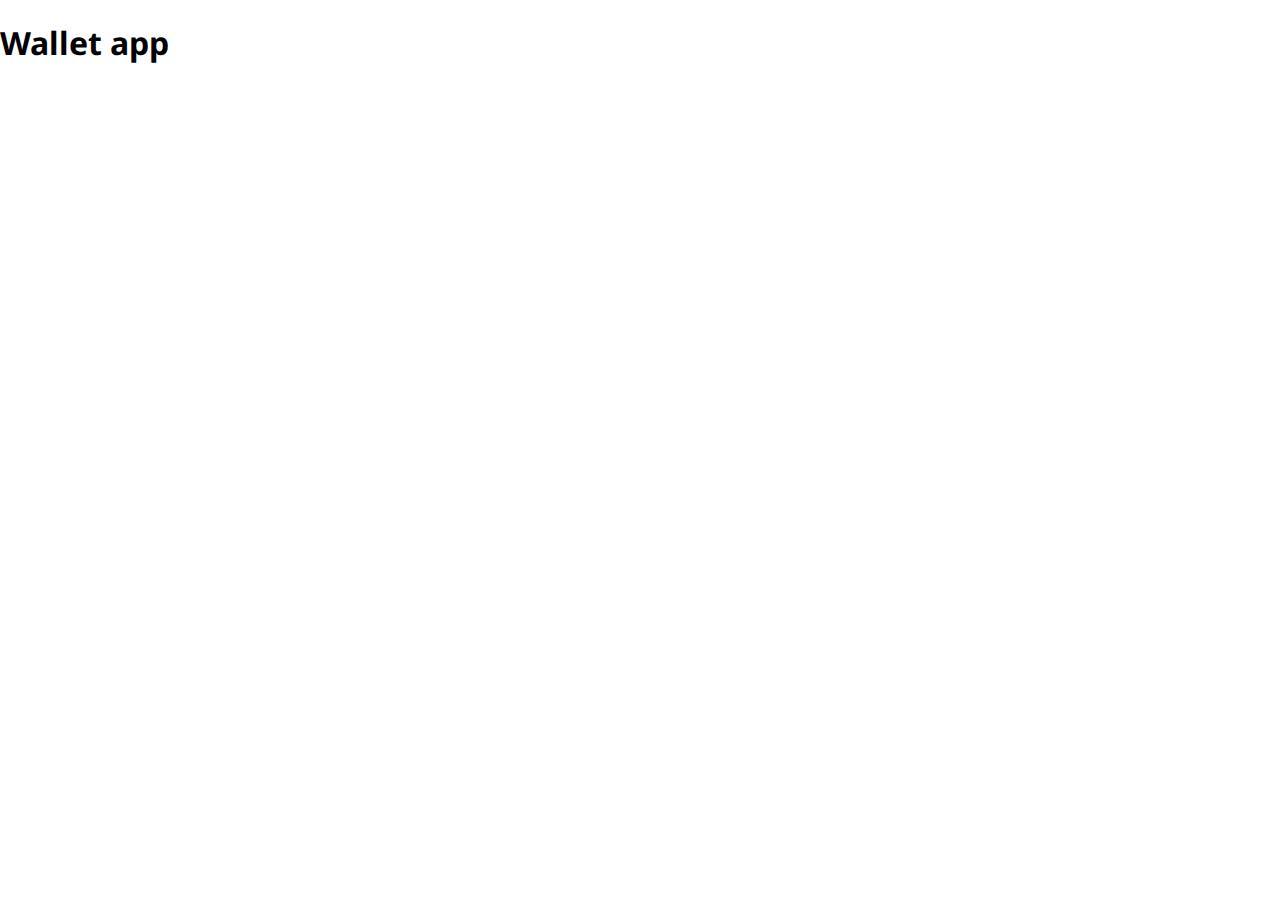
==== index.html @ f1312fa2 "initial commit" ====
<!DOCTYPE html>
<html lang="en">
  <head>
    <meta charset="UTF-8" />
    <meta http-equiv="X-UA-Compatible" content="IE=edge" />
    <meta name="viewport" content="width=device-width, initial-scale=1.0" />
    <title>Wallet App - Loguin</title>
    <link rel="stylesheet" href="styles.css" />
    <script src="index.js"></script>
  </head>
  <body>
    <h1>Wallet app</h1>
  </body>
</html>
---- styles.css ----
@import url("https://fonts.googleapis.com/css2?family=Noto+Sans:ital,wght@0,100;0,200;0,300;0,400;0,500;0,600;0,700;0,800;0,900;1,100;1,200;1,300;1,400;1,500;1,600;1,700;1,800;1,900&display=swap");

body {
  padding: 0px;
  margin: 0px;
  font-family: "Noto Sans", sans-serif;
}
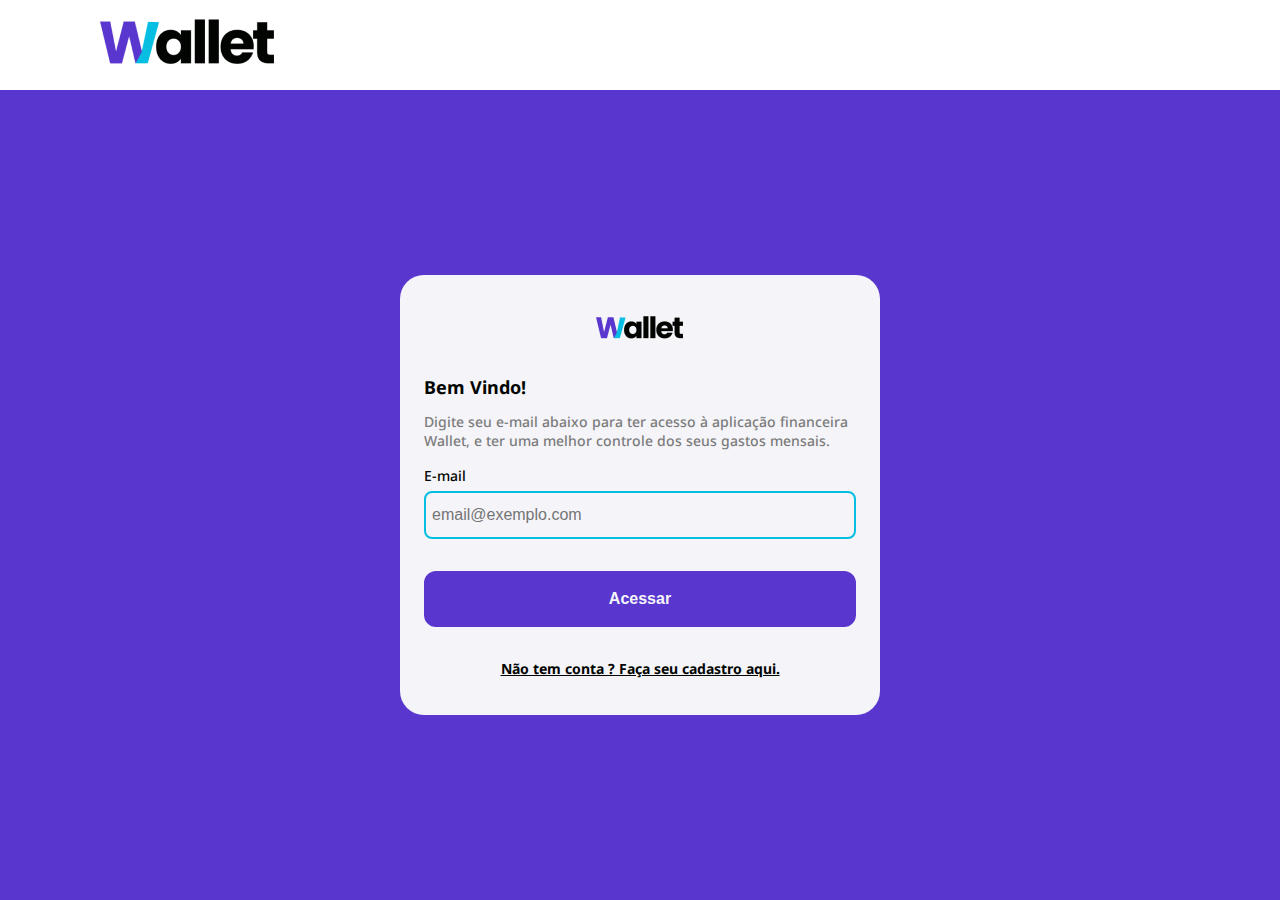
==== commit 304f059f: "feat: implement UI for auth screen" ====
--- a/index.html
+++ b/index.html
@@ -9,6 +9,34 @@
     <script src="index.js"></script>
   </head>
   <body>
-    <h1>Wallet app</h1>
+    <header>
+      <div class="header-container">
+        <img src="src/img/logo.png" alt="" />
+      </div>
+    </header>
+    <div class="auth-container">
+      <div class="auth-content">
+        <div class="auth-content-container">
+          <img class="logo" src="src/img/logo.png" alt="logo Wallet" />
+          <h3 class="full-width text-left mt larger">Bem Vindo!</h3>
+          <p class="mt small">
+            Digite seu e-mail abaixo para ter acesso à aplicação financeira
+            Wallet, e ter uma melhor controle dos seus gastos mensais.
+          </p>
+          <label class="mt" for="input-email">E-mail</label>
+          <input
+            placeholder="email@exemplo.com"
+            class="mt smaller"
+            id="input-email"
+            name="input-email"
+            type="email"
+          />
+          <button class="full-width mt larger">Acessar</button>
+          <a class="mt larger" href=""
+            >Não tem conta ? Faça seu cadastro aqui.</a
+          >
+        </div>
+      </div>
+    </div>
   </body>
 </html>
--- a/styles.css
+++ b/styles.css
@@ -4,4 +4,173 @@
   padding: 0px;
   margin: 0px;
   font-family: "Noto Sans", sans-serif;
+  color: #010400;
 }
+
+h1 {
+  font-size: 40px;
+  font-weight: 800;
+  line-height: 54px;
+  margin: 0px;
+  padding: 0px;
+}
+
+h2 {
+  font-size: 24px;
+  font-weight: 700;
+  line-height: 33px;
+  margin: 0px;
+  padding: 0px;
+}
+h3 {
+  font-size: 18px;
+  font-weight: 700;
+  line-height: 25px;
+  margin: 0px;
+  padding: 0px;
+}
+h4 {
+  font-size: 16px;
+  font-weight: 700;
+  line-height: 22px;
+  color: #7c7c7c;
+
+  margin: 0px;
+  padding: 0px;
+}
+
+p {
+  font-size: 14px;
+  font-weight: 500;
+  line-height: 19px;
+  color: #7c7c7c;
+
+  margin: 0px;
+  padding: 0px;
+}
+
+label {
+  width: 100%;
+  font-size: 14px;
+  font-weight: 500;
+  line-height: 19px;
+}
+
+a {
+  font-size: 14px;
+  font-weight: 700;
+  line-height: 19px;
+  text-decoration: underline;
+  color: #010400;
+}
+
+button {
+  width: 432px;
+  height: 56px;
+
+  border-radius: 12px;
+  border-color: #5936cd;
+  border-width: 2px;
+  border-style: solid;
+  background-color: #5936cd;
+
+  color: #f4f4f9;
+  font-weight: bold;
+  font-size: 16px;
+}
+
+button.small {
+  width: 90px;
+  height: 36px;
+
+  border-radius: 8px;
+  background-color: #f4f4f9;
+
+  color: #010400;
+  font-size: 14px;
+}
+
+input {
+  width: 100%;
+  height: 48px;
+  border-color: #06bee1;
+  border-style: solid;
+  border-width: 2px;
+  border-radius: 8px;
+
+  color: #010400;
+  font-size: 16px;
+
+  box-sizing: border-box;
+  padding: 6px;
+
+  background-color: #f4f4f9;
+}
+
+.full-width {
+  width: 100%;
+}
+.text-center {
+  text-align: center;
+}
+.text-left {
+  text-align: left;
+}
+
+.mt {
+  margin-top: 16px;
+}
+.mt.smaller {
+  margin-top: 6px;
+}
+.mt.small {
+  margin-top: 12px;
+}
+.mt.large {
+  margin-top: 24px;
+}
+.mt.larger {
+  margin-top: 32px;
+}
+
+.logo {
+  width: 88px;
+  height: auto;
+}
+.header-container {
+  width: 100%;
+  height: 10vh;
+  box-sizing: border-box;
+  padding: 1% 7.78% 1% 7.78%;
+  background-color: #ffffff;
+}
+
+.auth-container {
+  width: 100vw;
+  height: 90vh;
+  display: flex;
+  align-items: center;
+  justify-content: center;
+  background-color: #5936cd;
+}
+
+.auth-content {
+  display: flex;
+  align-items: center;
+  justify-content: center;
+  width: 480px;
+  height: auto;
+  min-height: 440px;
+  border-radius: 24px;
+  background-color: #f4f4f9;
+}
+
+.auth-content-container {
+  display: flex;
+  flex-direction: column;
+  align-items: center;
+  justify-content: center;
+  width: 100%;
+  height: 100%;
+  padding: 24px;
+}
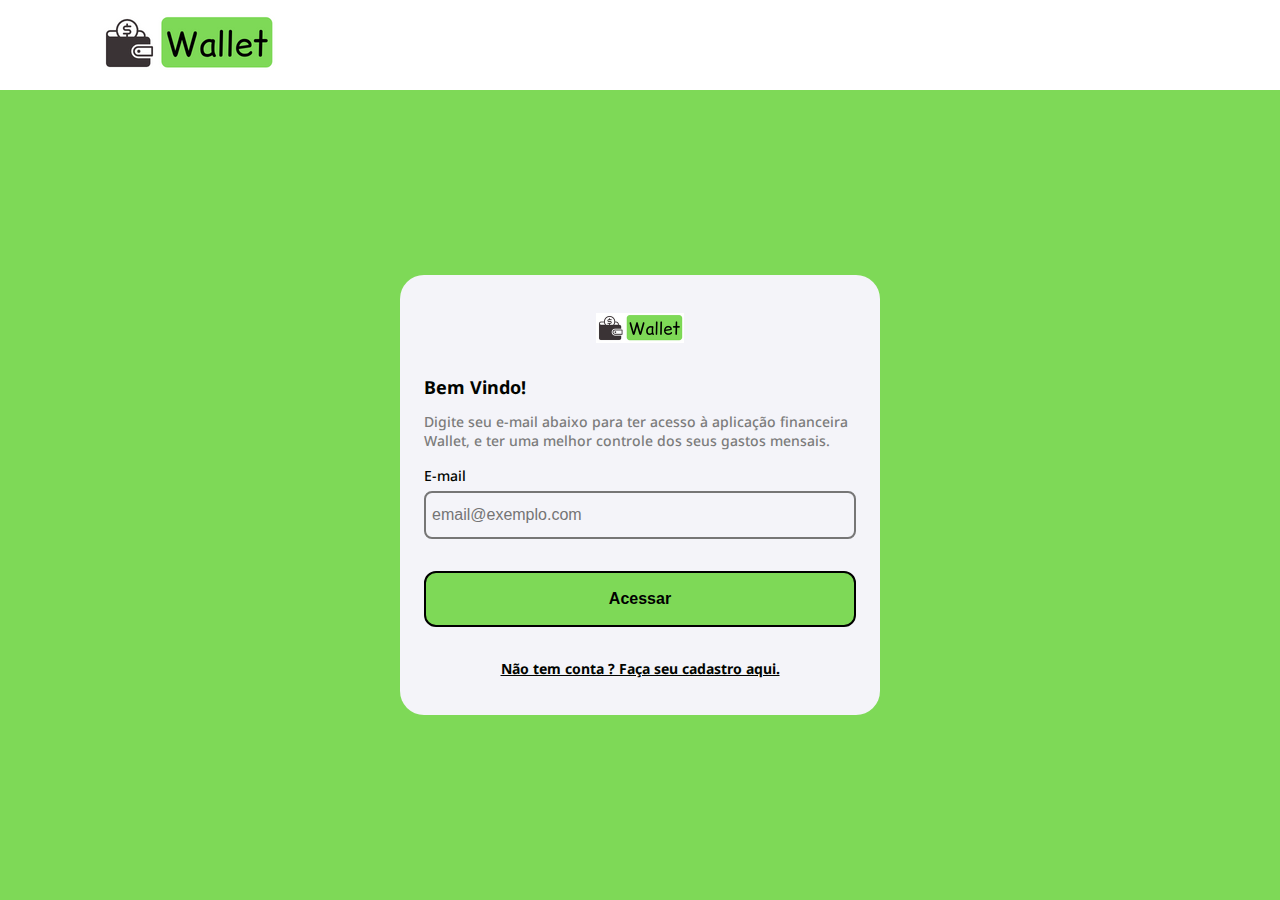
==== commit 66c76a55: "implement responsive screen all devices" ====
--- a/index.html
+++ b/index.html
@@ -6,18 +6,19 @@
     <meta name="viewport" content="width=device-width, initial-scale=1.0" />
     <title>Wallet App - Loguin</title>
     <link rel="stylesheet" href="styles.css" />
+    <link rel="stylesheet" href="mobile.css" />
     <script src="index.js"></script>
   </head>
   <body>
     <header>
       <div class="header-container">
-        <img src="src/img/logo.png" alt="" />
+        <img src="src/img/logo.png" alt="logo Wallet App" />
       </div>
     </header>
     <div class="auth-container">
       <div class="auth-content">
         <div class="auth-content-container">
-          <img class="logo" src="src/img/logo.png" alt="logo Wallet" />
+          <img class="logo" src="src/img/logo.png" alt="logo Wallet App" />
           <h3 class="full-width text-left mt larger">Bem Vindo!</h3>
           <p class="mt small">
             Digite seu e-mail abaixo para ter acesso à aplicação financeira
@@ -31,8 +32,10 @@
             name="input-email"
             type="email"
           />
-          <button class="full-width mt larger">Acessar</button>
-          <a class="mt larger" href=""
+          <button onclick="onClickLogin()" class="full-width mt larger">
+            Acessar
+          </button>
+          <a class="mt larger" href="src/pages/register/index.html"
             >Não tem conta ? Faça seu cadastro aqui.</a
           >
         </div>
--- a/styles.css
+++ b/styles.css
@@ -69,14 +69,15 @@
   height: 56px;
 
   border-radius: 12px;
-  border-color: #5936cd;
+  /* border-color: #5936cd; */
   border-width: 2px;
   border-style: solid;
-  background-color: #5936cd;
+  background-color: #7ed957;
 
-  color: #f4f4f9;
+  /* color: #f4f4f9; */
   font-weight: bold;
   font-size: 16px;
+  cursor: pointer;
 }
 
 button.small {
@@ -84,13 +85,30 @@
   height: 36px;
 
   border-radius: 8px;
-  background-color: #f4f4f9;
+  background-color: #ffffff;
 
   color: #010400;
   font-size: 14px;
 }
 
 input {
+  width: 100%;
+  height: 48px;
+  /* border-color: #06bee1; */
+  border-style: solid;
+  border-width: 2px;
+  border-radius: 8px;
+
+  color: #010400;
+  font-size: 16px;
+
+  box-sizing: border-box;
+  padding: 6px;
+
+  background-color: #f4f4f9;
+}
+
+select {
   width: 100%;
   height: 48px;
   border-color: #06bee1;
@@ -151,7 +169,7 @@
   display: flex;
   align-items: center;
   justify-content: center;
-  background-color: #5936cd;
+  background-color: #7ed957;
 }
 
 .auth-content {
--- a/mobile.css
+++ b/mobile.css
@@ -0,0 +1,23 @@
+@media screen and (max-device-width: 426px) {
+  header {
+    display: none;
+  }
+
+  .auth-container {
+    height: 100vh;
+  }
+
+  .auth-content {
+    width: 93.75%;
+    height: auto;
+    max-height: 95.83%;
+  }
+
+  .auth-content-container {
+    padding: 8px;
+  }
+
+  .mt.larger {
+    margin-top: 16px;
+  }
+}
